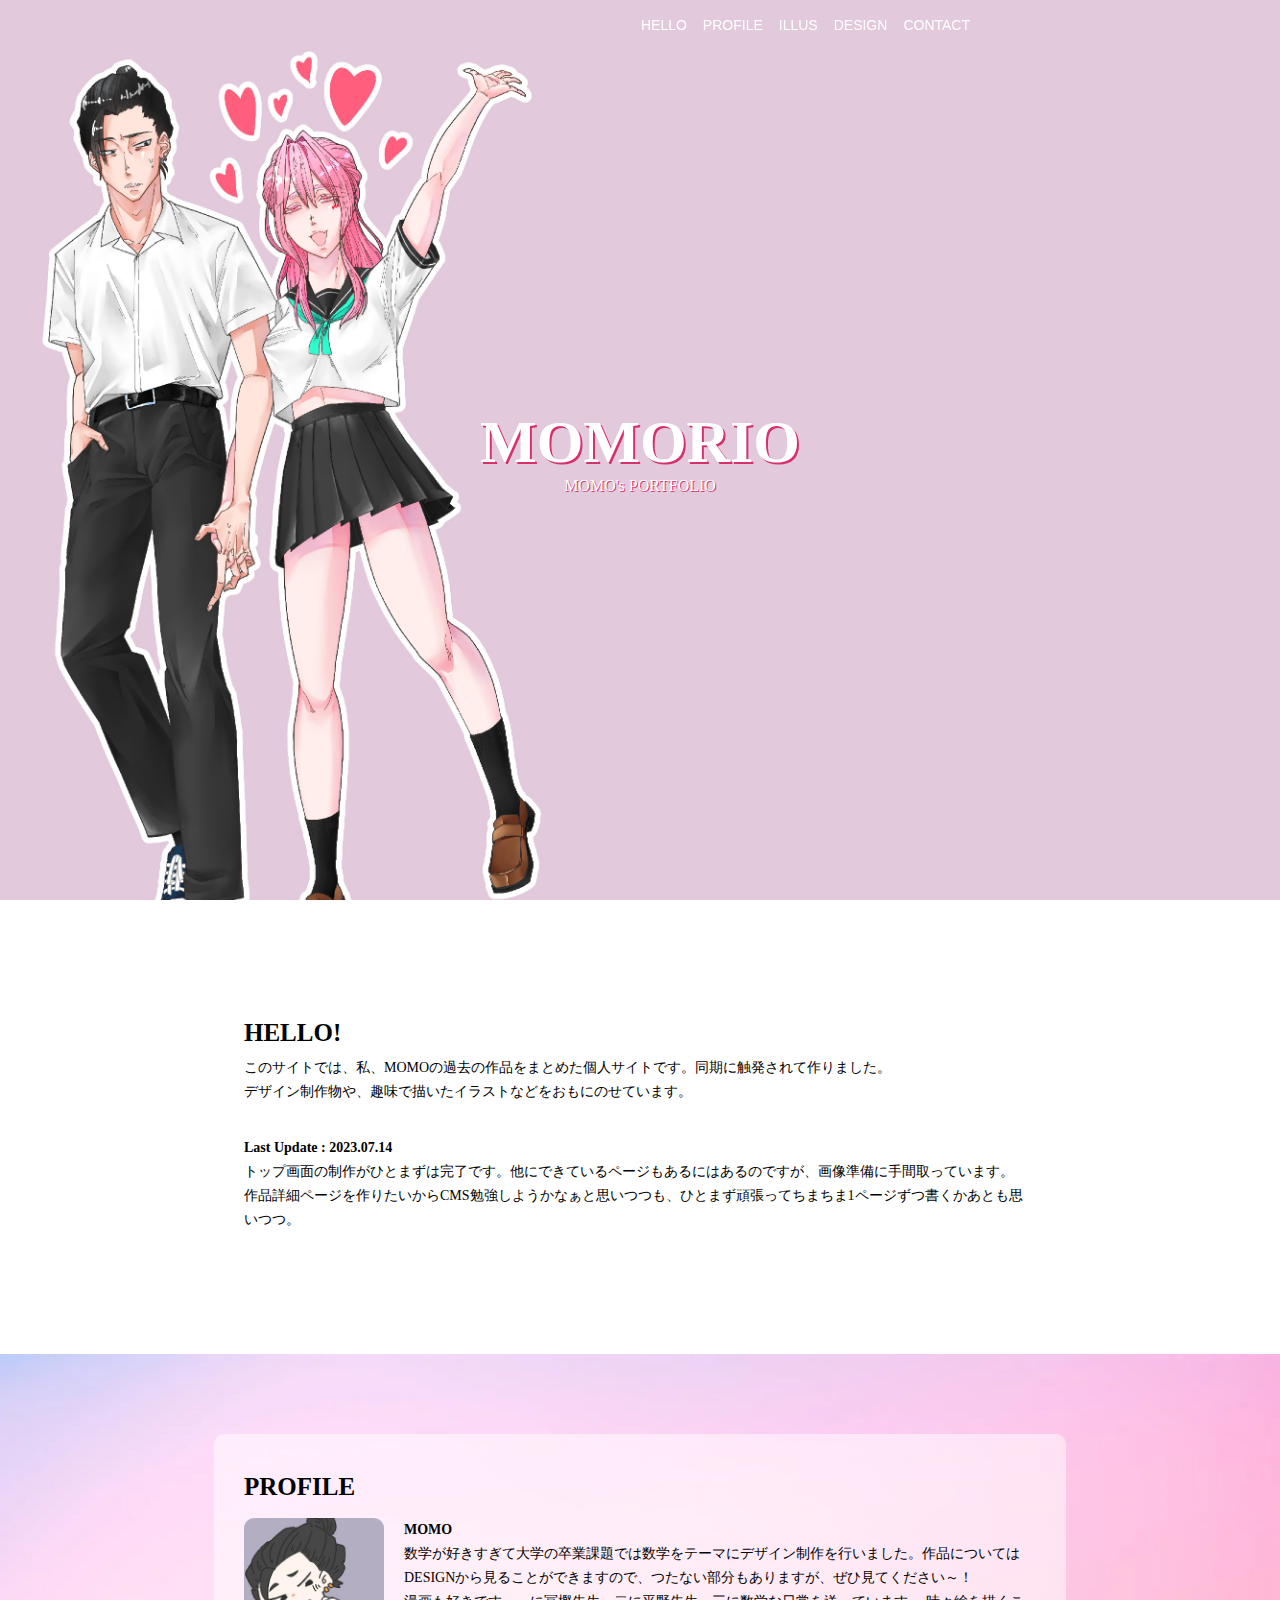
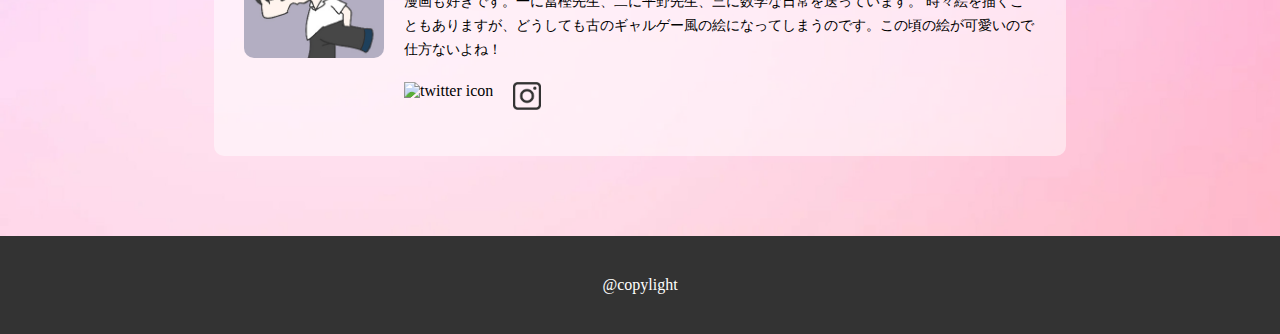
==== index.html @ b9f33358 "Update and rename home.html to index.html" ====
<!DOCTYPE html>
<html lang="ja">

<head>
    <meta charset="UTF-8">
    <meta name="viewport" content="width=device-width, initial-scale=1.0">
    <title>main</title>
    <style>
        body {
            margin: 0;
        }
        main{
            min-height: calc(100vh - 120px);
        }
    </style>
    <link rel="stylesheet" href="header.css" />
    <link rel="stylesheet" href="index.css" />
    <link rel="stylesheet" href="footer.css" />    
</head>

<body onresize="resizeWindow()" onscroll="changeStyle()">
    <header>
        <nav id="SPheader" class="white_text">
            <div class="header_container">
                <a href="" class="header_site hidden_name">MOMOLIO</a>
                <div id="hum_icn" onclick="humActive(this.id,this.className)">
                    <span class="white_bg"></span><span class="white_bg"></span><span class="white_bg"></span>
                </div>
                <div id="modal_menu">
                    <div class="scrim">
                        <ul class="menu_containor">
                            <li><a class="hum_menu" onclick="moveToContents(this.textContent)">HELLO</a></li>
                            <li><a class="hum_menu" onclick="moveToContents(this.textContent)">PROFILE</a></li>
                            <li><a class="hum_menu">ILLUS</a></li>
                            <li><a class="hum_menu">DESIGN</a></li>
                            <li><a class="hum_menu">CONTACT</a></li>
                        </ul>
                    </div>
                </div>
            </div>
        
            </div>
        </nav>
        <nav id="PCheader" class="white_text">
            <div class="header_container">
                <a href="" class="header_site hidden_name">MOMORIO</a>
                <div class="menu_wrap">
                    <a class="menu" onclick="moveToContents(this.textContent)">HELLO</a>
                    <a class="menu" onclick="moveToContents(this.textContent)">PROFILE</a>
                    <a class="menu">ILLUS</a>
                    <a class="menu">DESIGN</a>
                    <a class="menu">CONTACT</a>
                </div>
            </div>
        </nav>
    </header>
    <main>
        <section id="hero">
            <h1>MOMORIO</h1>
            <p>MOMO's PORTFOLIO</p>
        </section>
        <section id="hello">
            <div class="contents_area">
                <div class="about">
                    <h2>HELLO!</h2>
                    <p class="text">
                        このサイトでは、私、MOMOの過去の作品をまとめた個人サイトです。同期に触発されて作りました。<br>
                        デザイン制作物や、趣味で描いたイラストなどをおもにのせています。
                    </p>
                </div>
                <div id="last_update">
                    <h3>Last Update : 2023.07.14</h3>
                    <p class="text">
                        トップ画面の制作がひとまずは完了です。他にできているページもあるにはあるのですが、画像準備に手間取っています。<br>
                        作品詳細ページを作りたいからCMS勉強しようかなぁと思いつつも、ひとまず頑張ってちまちま1ページずつ書くかあとも思いつつ。
                    </p>
                </div>
            </div>
        </section>
        <section id="profile">
            <div class="contents_area">
                <h2>PROFILE</h2>
                <div id="prof_container">
                    <img id="prof_icn" src="img/profIcn.jpg" alt="profile icon">
                    <div>
                        <h3>MOMO</h3>
                        <p class="text">
                            数学が好きすぎて大学の卒業課題では数学をテーマにデザイン制作を行いました。作品についてはDESIGNから見ることができますので、つたない部分もありますが、ぜひ見てください～！<br>
                            漫画も好きです。一に冨樫先生、二に平野先生、三に数学な日常を送っています。
                            時々絵を描くこともありますが、どうしても古のギャルゲー風の絵になってしまうのです。この頃の絵が可愛いので仕方ないよね！
                    </div>
                </div>
                <ul id="sns_container">
                    <li><img src="img/twitterIcn.png" alt="twitter icon"></li>
                    <li><img src="img/instagramIcn.png" alt="instagram icon"></li>
                </ul>
            </div>
        </section>
    </main>
    <footer>
        @copylight
    </footer>
    <script src="toggle_modal.js"></script>
    <script src="change_vh.js"></script>
</body>

</html>
---- header.css ----
#PCheader, #SPheader {
    color: #000;
    margin: 0;
    position: fixed;
    width: 100%;
}

#PCheader.white_text, #SPheader.white_text{
color: #FFF;
}
#PCheader .header_container {
    width: 660px;
    margin: 0 auto;
    display: flex;
    justify-content: space-between;
}

#PCheader .header_container .header_site {
    font-size: 20px;
    font-family: sans-serif;
    font-weight: bold;
    line-height: 50px;
    text-decoration: none;
    color: #000;
}

.menu_wrap {
    display: flex;
    gap: 0 16px;
    justify-content: flex-end;
}

.menu_wrap .menu {
    font-size: 14px;
    font-family: sans-serif;
    line-height: 50px;
    text-decoration: none;
    cursor: pointer;
    caret-color: transparent;
}

#SPheader {
    display: none;
}
#SPheader .header_container {
    margin: 0 16px;
    display: flex;
    justify-content: space-between;
}

#SPheader .header_container .header_site {
    font-size: 20px;
    font-family: sans-serif;
    font-weight: bold;
    line-height: 56px;
    text-decoration: none;
    color: #000;
}

#hum_icn {
    width: 56px;
    height: 56px;
    z-index: auto;
    display: flex;
    flex-direction: column;
    justify-content: center;
    align-items: center;
    gap: 8px 0;
    cursor: pointer;
}

#hum_icn span {
    display: block;
    background-color: #000;
    height: 2px;
    border-radius: 1px;
    width: 36px;
    position: relative;
    caret-color: transparent;
    transition: ease 600ms;
}
#hum_icn span.white_bg{
    background-color: #fff;
}

#hum_icn.active {
    gap: 0;
    z-index: 10;
}

#hum_icn.active span {
    background-color: #000;
}

#hum_icn.active span:nth-child(1) {
    transform: rotate(45deg);
    top: 2px;
}

#hum_icn.active span:nth-child(2) {
    opacity: 0;
}
#hum_icn.active span:nth-child(3) {
    transform: rotate(-45deg);
    top: -2px;
}

#modal_menu {
    display: block;
    position: fixed;
    z-index: 5;
    top: 0;
    left: 0;
    opacity: 0;
    visibility: hidden;
    height: calc(var(--vh, 1vh)*100);
    width: 100%;
    transition: all ease 600ms;
}

#modal_menu.active {
    opacity: 1;
    visibility: visible;
}

.scrim {
    background-color: rgba(0, 0, 0, 0.5);
    height: 100%;
    width: 100%;
    display: flex;
    justify-content: end;
}

.scrim .menu_containor {
    width: 60%;
    background-color: #FFF;
    display: flex;
    flex-direction: column;
    padding: 72px 0px 0px 36px;
    gap: 16px 0;
    margin: 0;
    list-style-type: none;
}

.hum_menu {
    font-size: 24px;
    font-family: sans-serif;
    font-weight: bold;
    text-decoration: none;
    line-height: 24px;
    cursor: pointer;
    caret-color: transparent;
    color: #000;
}

.header_site.hidden_name{
    opacity: 0;
}
@media screen and (max-width: 900px){
    #SPheader{
        display: block;
    }
    #PCheader{
        display: none;
    }
}
---- index.css ----
main section {
    margin: 0;
    padding: 80px 0;
    display: flex;
    justify-content: center;
}

#hero {
    padding: 0;
    height: calc(var(--vh, 1vh)*100);
    background-image: url(img/heroImg.jpg);
    background-position: top left;
    background-size: cover;
    flex-direction: column;
    align-items: center;
    gap: 0;
    caret-color: transparent;
}

h1 {
    font-size: 60px;
    font-weight: bold;
    line-height: 72px;
    margin: 0;
    color: #fff;
    text-shadow: 2px 2px 0 #d4316d
}

#hero p {
    font-size: 16px;
    font-weight: normal;
    line-height: 16px;
    margin: 0;
    color: #fff;
    text-shadow: 1px 1px 0 #d4316d
}

.contents_area {
    width: 852px;
    box-sizing: border-box;
    border-radius: 10px;
    padding: 42px 30px;

}

#profile .contents_area {
    background-color: rgba(255, 255, 255, 0.5);
}

#prof_icn {
    width: 140px;
    height: 140px;
    border-radius: 10px;
}

#sns_container img {
    height: 28px;
}

p.text {
    font-size: 14px;
    line-height: 24px;
    margin: 0;
}

h2 {
    margin: 0 0 12px 0;
    font-size: 25px;
    line-height: 22px;
}

h3 {
    font-size: 14px;
    font-weight: bold;
    line-height: 24px;
    margin: 0;
}

.about {
    margin-bottom: 32px;
}

#profile {
    background-image: url(img/profBg.jpg);
    background-position: top;
    background-size: cover;
}

#prof_container {
    display: flex;
    gap: 0 20px;
    margin: 20px 0 0 0;
}

#sns_container {
    margin: 20px 0 0 160px;
    display: flex;
    gap: 0 20px;
    padding: 0;
}

#sns_container li {
    list-style: none;
    caret-color: transparent;
}

@media screen and (max-width: 900px) {
    main section {
        margin: 0;
        padding: 52px 24px;
    }

    .contents_area {
        width: 100%;
        padding: 42px 20px;
    }

    h1 {
        font-size: 48px;
        line-height: 56px;
    }

    #hero p {
        font-size: 12px;
        line-height: 12px;
    }

    h2 {
        margin: 0 0 8px 0;
        font-size: 22px;
        line-height: 25px;
    }

    .about {
        margin-bottom: 24px;
    }

    #prof_icn {
        width: 120px;
        height: 120px;
        border-radius: 10px;
    }

    #sns_container img {
        height: 28px;
    }

    #prof_container {
        gap: 0 12px;
        margin: 24px 0 0 0;
    }

    #sns_container {
        margin: 12px 0 0 132px;
        gap: 0 16px;
    }
}
---- footer.css ----
footer {
    padding: 40px 0;
    text-align: center;
    background-color: #333333;
    color: #fff;
}
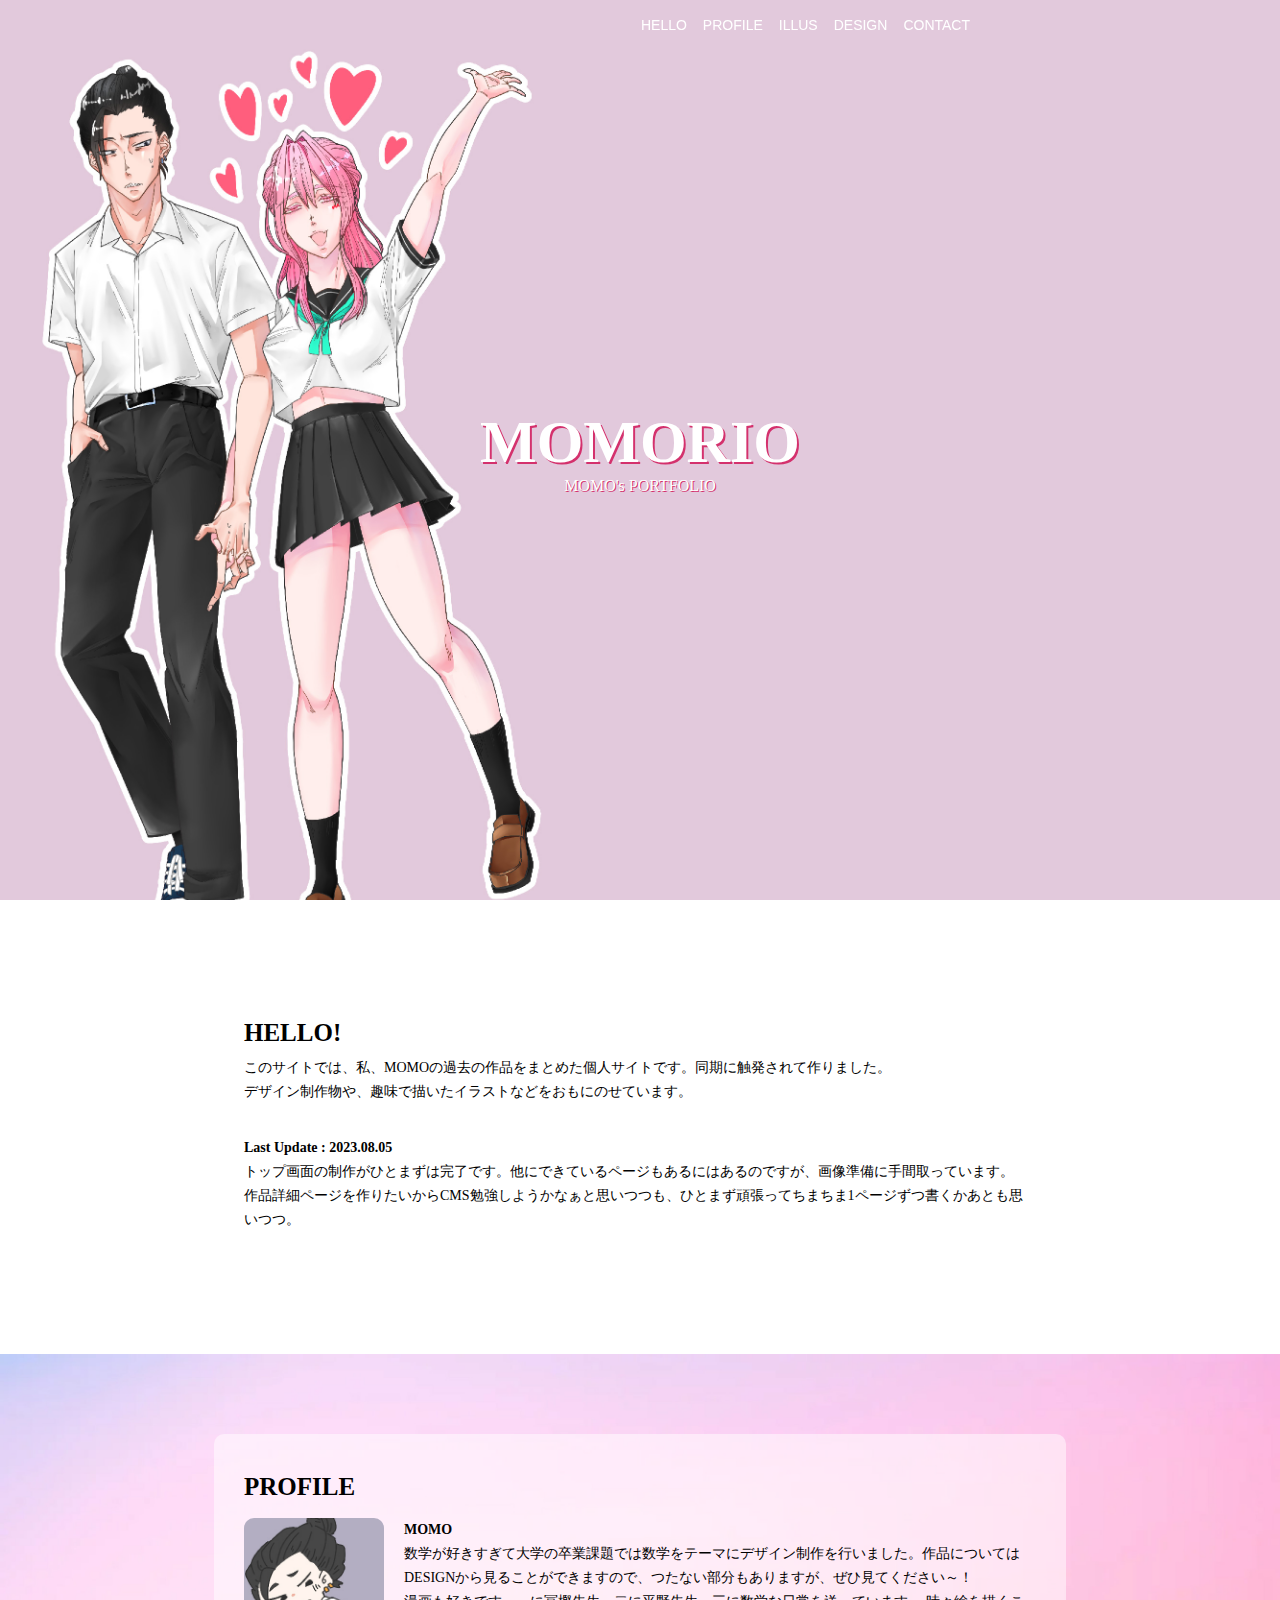
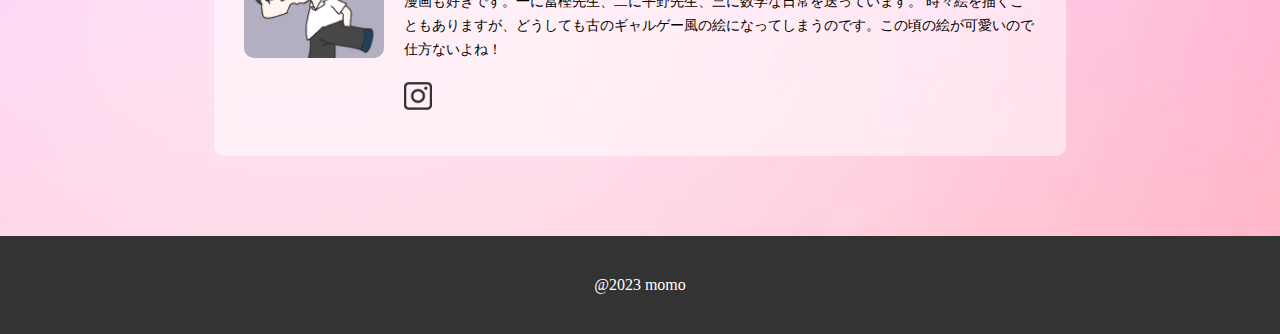
==== commit d43b3fd5: "Update index.html" ====
--- a/index.html
+++ b/index.html
@@ -69,7 +69,7 @@
                     </p>
                 </div>
                 <div id="last_update">
-                    <h3>Last Update : 2023.07.14</h3>
+                    <h3>Last Update : 2023.08.05</h3>
                     <p class="text">
                         トップ画面の制作がひとまずは完了です。他にできているページもあるにはあるのですが、画像準備に手間取っています。<br>
                         作品詳細ページを作りたいからCMS勉強しようかなぁと思いつつも、ひとまず頑張ってちまちま1ページずつ書くかあとも思いつつ。
@@ -91,14 +91,13 @@
                     </div>
                 </div>
                 <ul id="sns_container">
-                    <li><img src="img/twitterIcn.png" alt="twitter icon"></li>
-                    <li><img src="img/instagramIcn.png" alt="instagram icon"></li>
+                    <li><a href = "https://instagram.com/mo100ki?utm_source=qr&igshid=MzNlNGNkZWQ4Mg%3D%3D"><img src="img/instagramIcn.png" alt="instagram icon"></a></li>
                 </ul>
             </div>
         </section>
     </main>
     <footer>
-        @copylight
+        @2023 momo
     </footer>
     <script src="toggle_modal.js"></script>
     <script src="change_vh.js"></script>
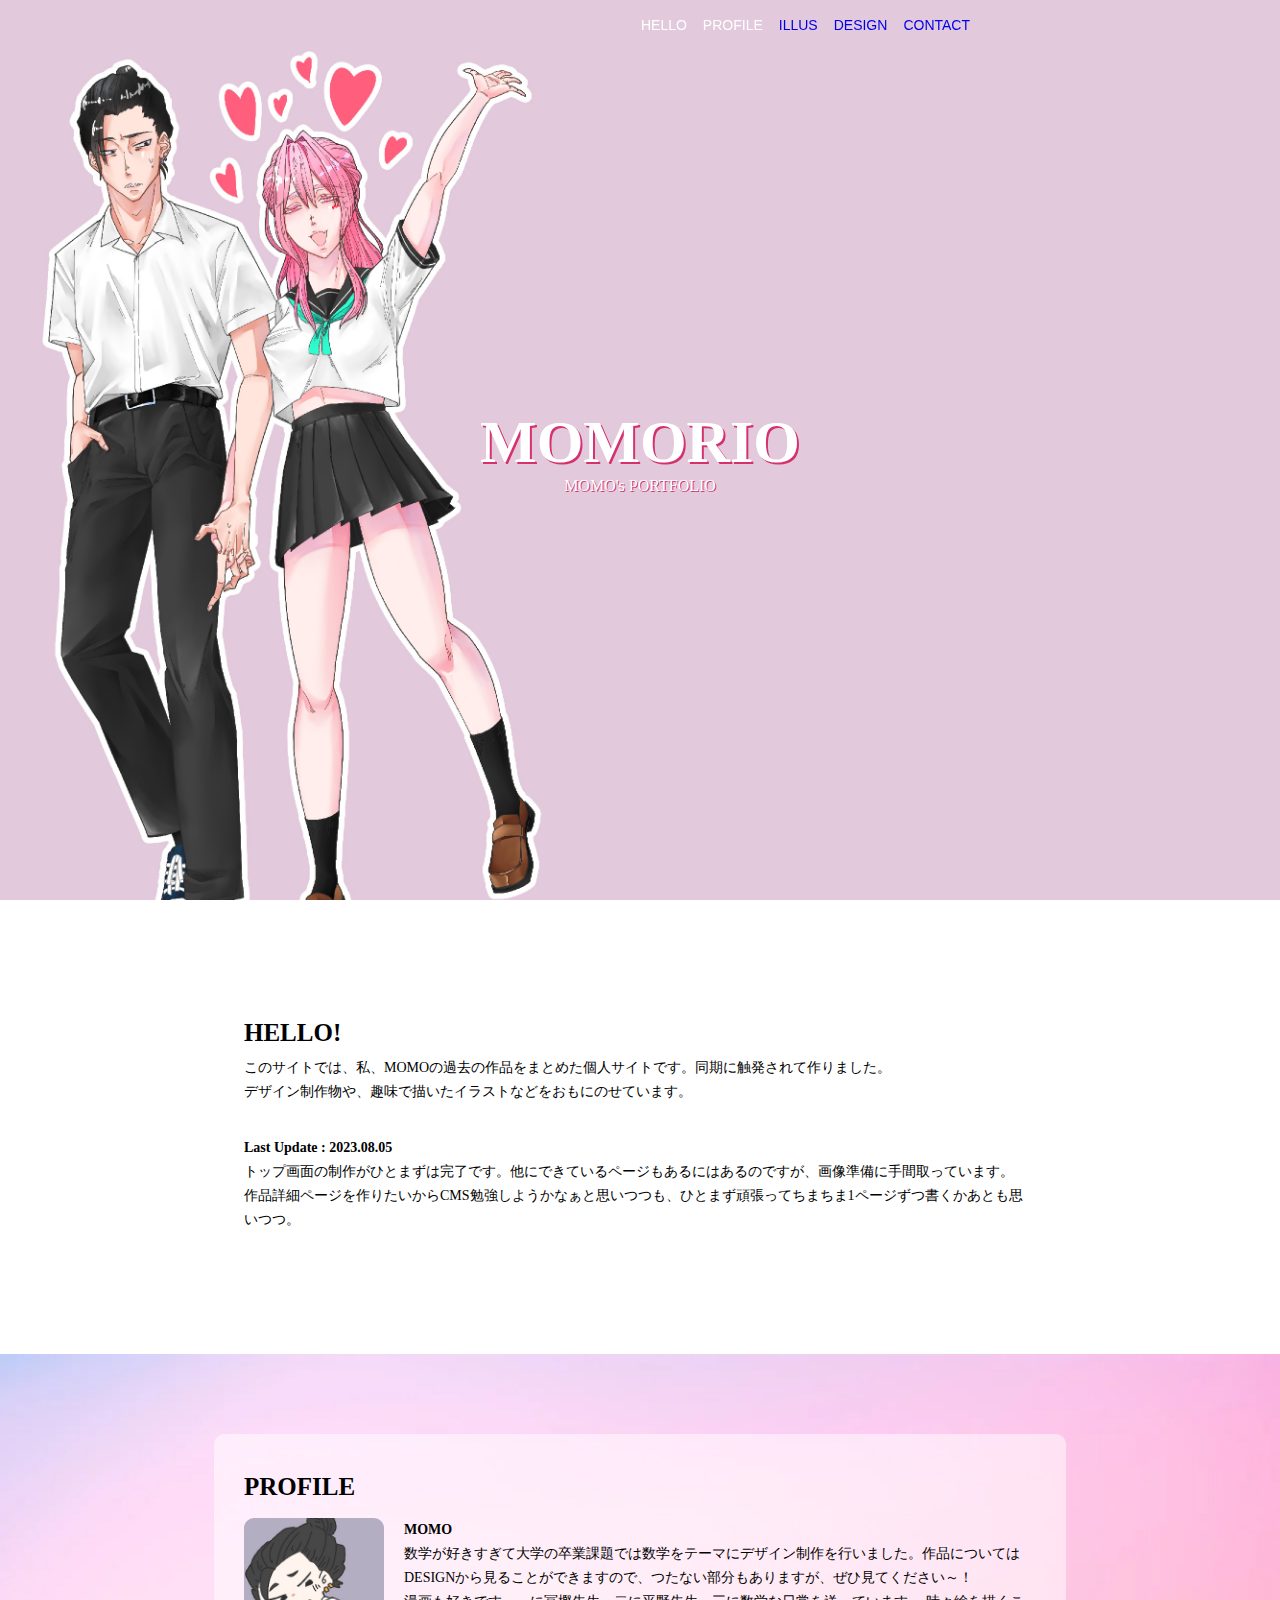
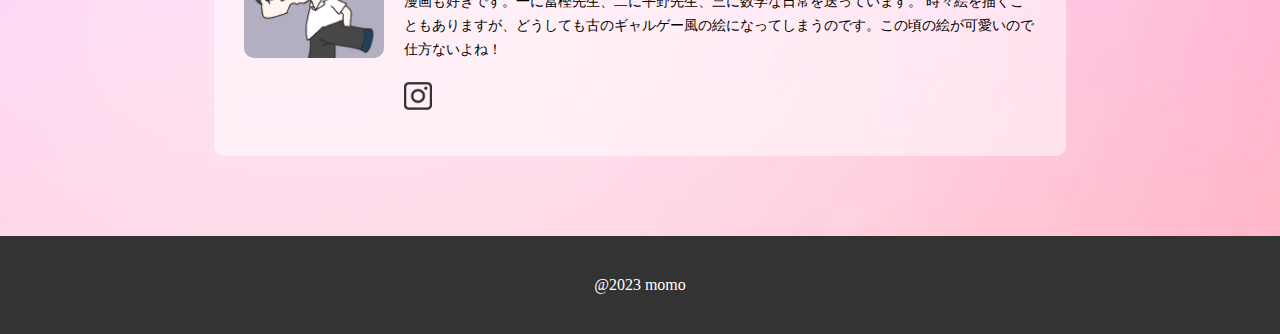
==== commit 5b3f1159: "Update index.html" ====
--- a/index.html
+++ b/index.html
@@ -4,7 +4,7 @@
 <head>
     <meta charset="UTF-8">
     <meta name="viewport" content="width=device-width, initial-scale=1.0">
-    <title>main</title>
+    <title>MOMOLIO</title>
     <style>
         body {
             margin: 0;
@@ -31,9 +31,9 @@
                         <ul class="menu_containor">
                             <li><a class="hum_menu" onclick="moveToContents(this.textContent)">HELLO</a></li>
                             <li><a class="hum_menu" onclick="moveToContents(this.textContent)">PROFILE</a></li>
-                            <li><a class="hum_menu">ILLUS</a></li>
-                            <li><a class="hum_menu">DESIGN</a></li>
-                            <li><a class="hum_menu">CONTACT</a></li>
+                            <li><a class="hum_menu" href="https://1oomomo.github.io/illus/">ILLUS</a></li>
+                            <li><a class="hum_menu" href="https://1oomomo.github.io/design/">DESIGN</a></li>
+                            <li><a class="hum_menu" href="https://1oomomo.github.io/contact/">CONTACT</a></li>
                         </ul>
                     </div>
                 </div>
@@ -47,9 +47,9 @@
                 <div class="menu_wrap">
                     <a class="menu" onclick="moveToContents(this.textContent)">HELLO</a>
                     <a class="menu" onclick="moveToContents(this.textContent)">PROFILE</a>
-                    <a class="menu">ILLUS</a>
-                    <a class="menu">DESIGN</a>
-                    <a class="menu">CONTACT</a>
+                    <a class="menu" href="https://1oomomo.github.io/illus/">ILLUS</a>
+                    <a class="menu" href="https://1oomomo.github.io/design/">DESIGN</a>
+                    <a class="menu" href="https://1oomomo.github.io/contact/">CONTACT</a>
                 </div>
             </div>
         </nav>
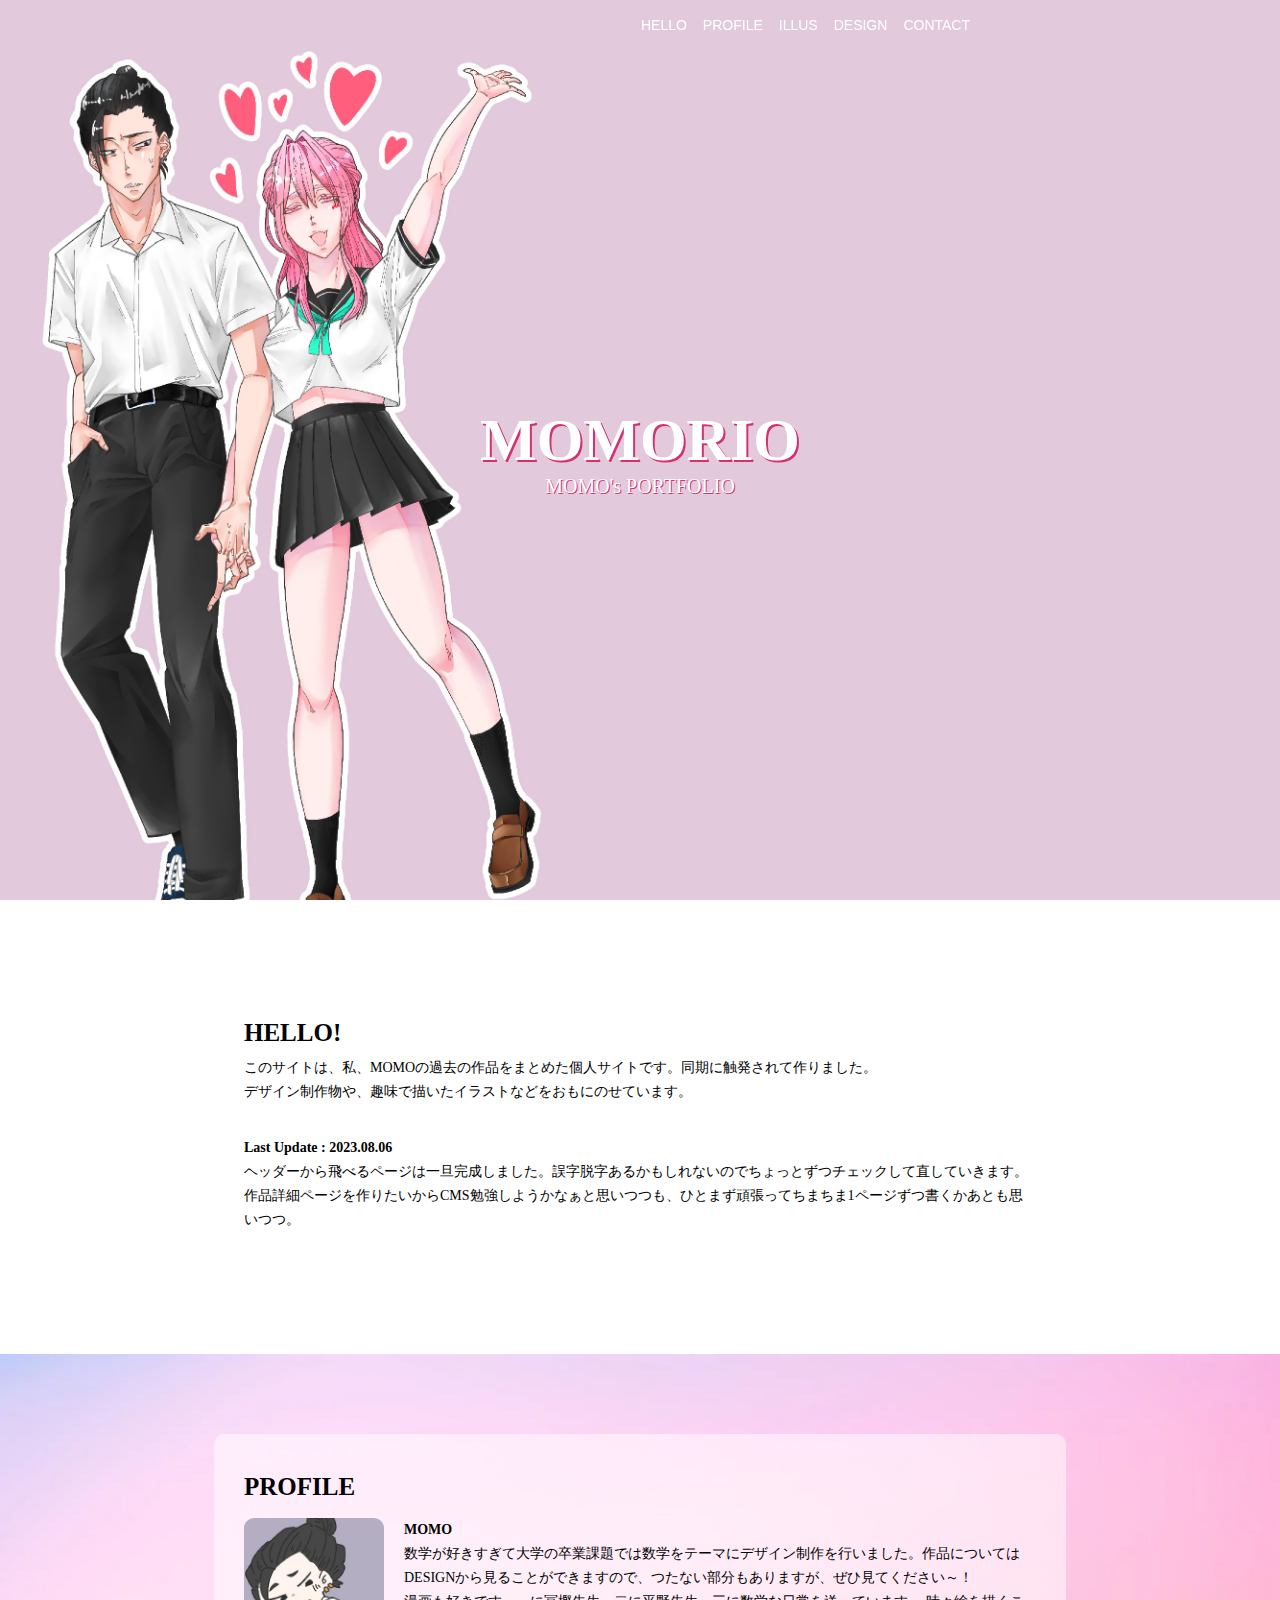
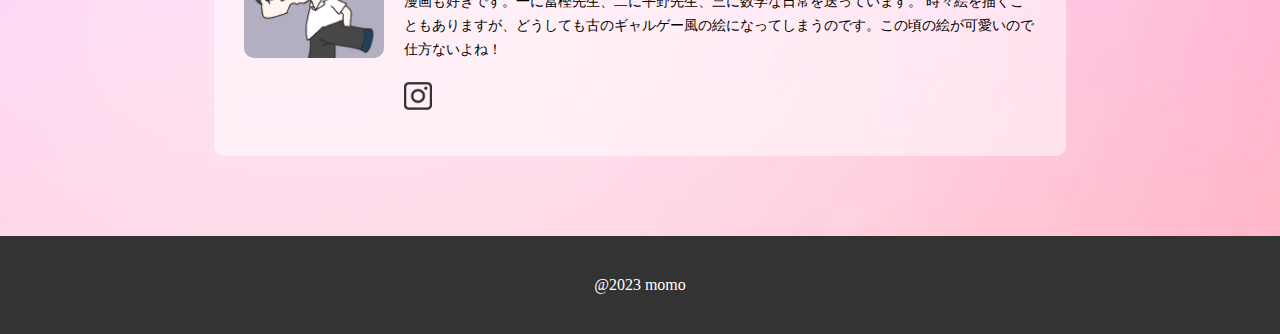
==== commit 01924c7c: "Update index.html" ====
--- a/index.html
+++ b/index.html
@@ -64,14 +64,14 @@
                 <div class="about">
                     <h2>HELLO!</h2>
                     <p class="text">
-                        このサイトでは、私、MOMOの過去の作品をまとめた個人サイトです。同期に触発されて作りました。<br>
+                        このサイトは、私、MOMOの過去の作品をまとめた個人サイトです。同期に触発されて作りました。<br>
                         デザイン制作物や、趣味で描いたイラストなどをおもにのせています。
                     </p>
                 </div>
                 <div id="last_update">
-                    <h3>Last Update : 2023.08.05</h3>
+                    <h3>Last Update : 2023.08.06</h3>
                     <p class="text">
-                        トップ画面の制作がひとまずは完了です。他にできているページもあるにはあるのですが、画像準備に手間取っています。<br>
+                        ヘッダーから飛べるページは一旦完成しました。誤字脱字あるかもしれないのでちょっとずつチェックして直していきます。<br>
                         作品詳細ページを作りたいからCMS勉強しようかなぁと思いつつも、ひとまず頑張ってちまちま1ページずつ書くかあとも思いつつ。
                     </p>
                 </div>
--- a/header.css
+++ b/header.css
@@ -37,6 +37,7 @@
     text-decoration: none;
     cursor: pointer;
     caret-color: transparent;
+    color: inherit;
 }
 
 #SPheader {
@@ -163,4 +164,4 @@
     #PCheader{
         display: none;
     }
-}+}
--- a/index.css
+++ b/index.css
@@ -27,9 +27,9 @@
 }
 
 #hero p {
-    font-size: 16px;
+    font-size: 20px;
     font-weight: normal;
-    line-height: 16px;
+    line-height: 20px;
     margin: 0;
     color: #fff;
     text-shadow: 1px 1px 0 #d4316d
@@ -154,4 +154,4 @@
         margin: 12px 0 0 132px;
         gap: 0 16px;
     }
-}+}
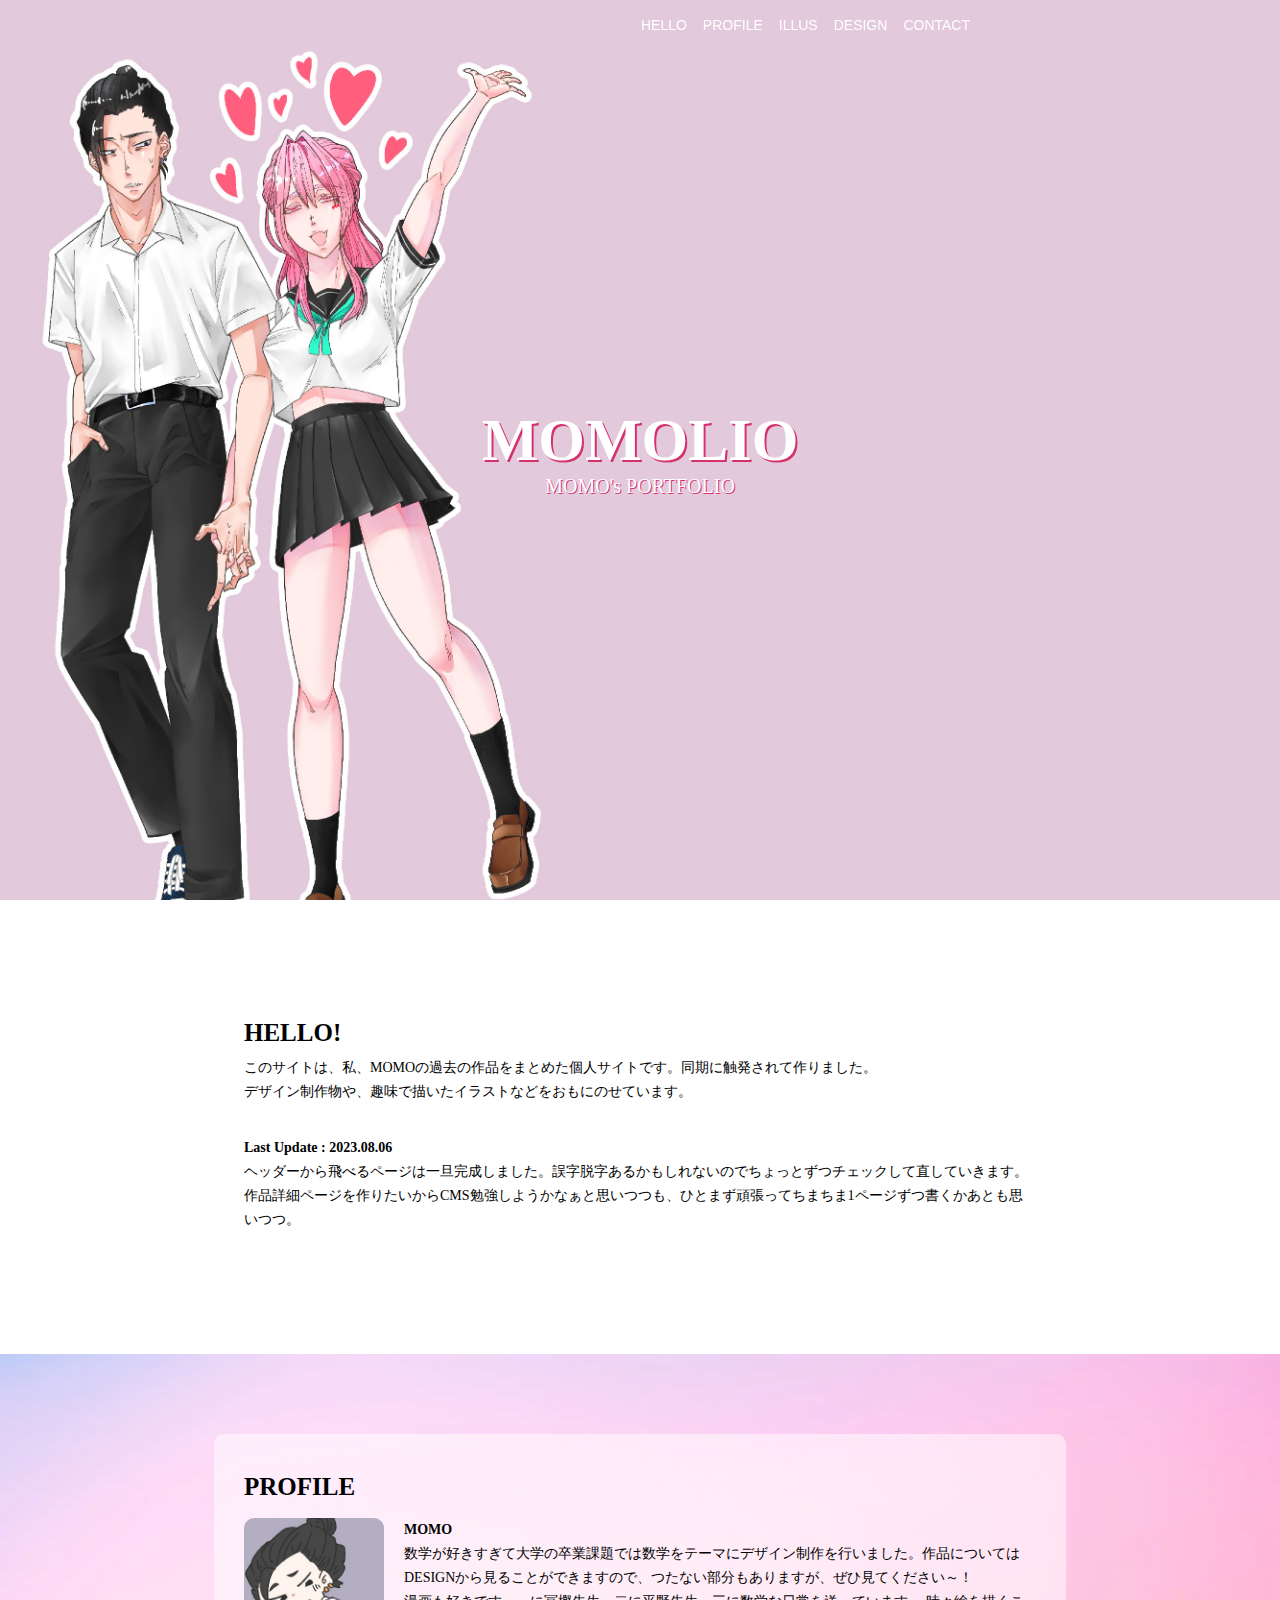
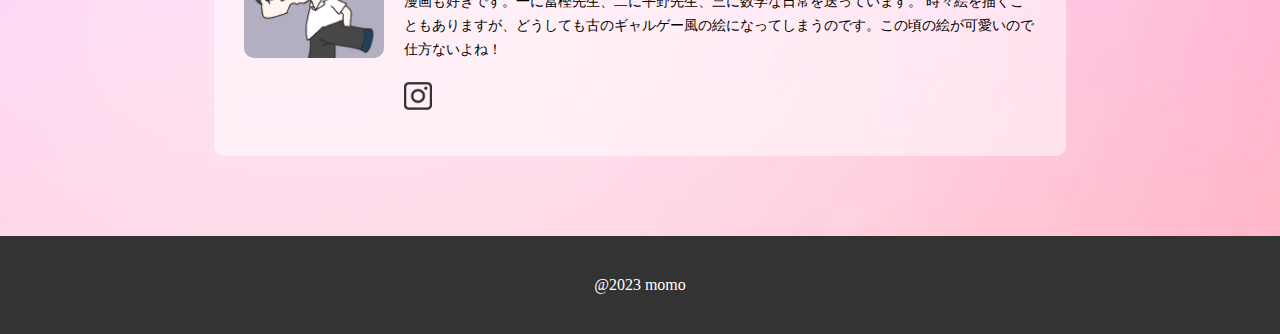
==== commit 6e0aef48: "Update index.html" ====
--- a/index.html
+++ b/index.html
@@ -43,7 +43,7 @@
         </nav>
         <nav id="PCheader" class="white_text">
             <div class="header_container">
-                <a href="" class="header_site hidden_name">MOMORIO</a>
+                <a href="" class="header_site hidden_name">MOMOLIO</a>
                 <div class="menu_wrap">
                     <a class="menu" onclick="moveToContents(this.textContent)">HELLO</a>
                     <a class="menu" onclick="moveToContents(this.textContent)">PROFILE</a>
@@ -56,7 +56,7 @@
     </header>
     <main>
         <section id="hero">
-            <h1>MOMORIO</h1>
+            <h1>MOMOLIO</h1>
             <p>MOMO's PORTFOLIO</p>
         </section>
         <section id="hello">
